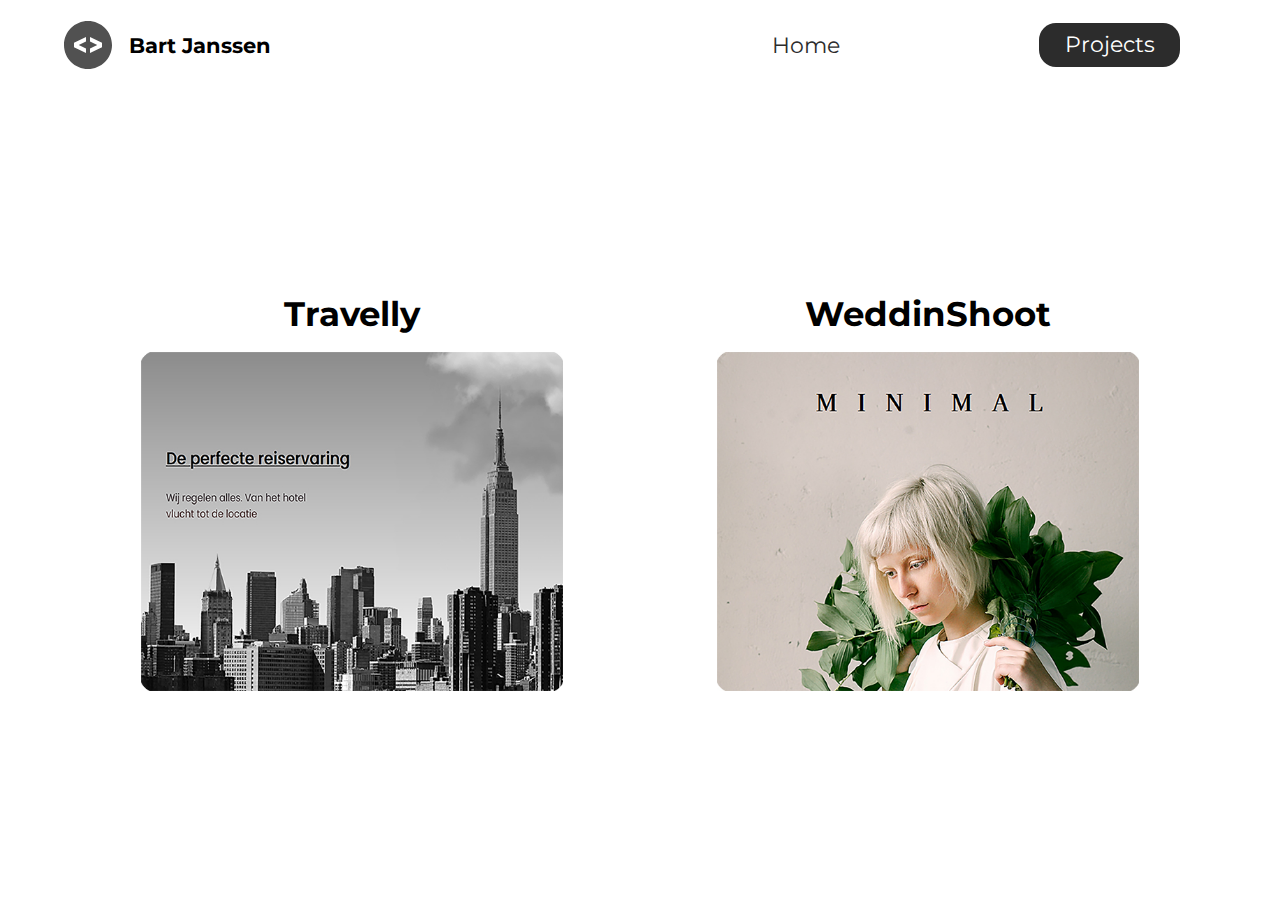
==== projects/index.html @ 1e88930d "Add files via upload" ====
<!DOCTYPE html>
<html lang="en">
  <head>
    <meta charset="UTF-8" />
    <meta name="viewport" content="width=device-width , initial-scale=1.0" />
    <meta
      name="description"
      content="Bart Janssen is een Web Developer gespecialiseerd in HTML CSS ans Javascript"
    />
    <meta name="robots" content="index,folow" />
    <link rel="preconnect" href="https://fonts.gstatic.com" />
    <link
      href="https://fonts.googleapis.com/css2?family=Montserrat:wght@400;500&display=swap"
      rel="stylesheet"
    />
    <link rel="stylesheet" href="../style/style.css" />
    <title>Bart Janssen| Web Developer</title>
  </head>
  <body>
    <header class="main-head">
      <nav>
        <div class="logo">
          <img src="../icons/code.svg" alt="Logo" />
          <h1>Bart Janssen</h1>
        </div>
        <ul>
          <li><a href="../index.html">Home</a></li>
          <li><a class="active" href="./index.html">Projects</a></li>
          <!--<li><a href="../contact/">Contact</a></li>-->
        </ul>
      </nav>
    </header>
    <section class="projects">
      <div class="travelly">
        <h2>Travelly</h2>
        <a href="https://bartjanssen72.github.io/travel/"
          ><img src="../img/travelly final.jpg" alt="Travelly"
        /></a>
      </div>
      <div class="weddingshoot">
        <h2>WeddinShoot</h2>
        <a
          href="https://bartjanssen72.github.io/Photoshoot/
        "
          ><img src="../img/WeddingShoot.jpg" alt="Weddingshoot"
        /></a>
      </div>
    </section>
  </body>
</html>
---- style/style.css ----
/* Global style*/
* {
  margin: 0;
  padding: 0;
  -webkit-box-sizing: border-box;
          box-sizing: border-box;
}

html {
  font-size: 62.5%;
}

body {
  font-family: "Montserrat", sans-serif;
}

h1 {
  font-size: 2.5rem;
}

li,
button,
label,
input,
p,
a {
  font-size: 2.6rem;
}

h2 {
  font-size: 4rem;
}

h3 {
  font-size: 2.5rem;
}

h4,
h5 {
  font-size: 2rem;
}

a {
  text-decoration: none;
  color: #2c2c2c;
}

ul {
  list-style: none;
}

.main-head {
  width: 95%;
  margin: 0 0 0 auto;
}

nav {
  display: -webkit-box;
  display: -ms-flexbox;
  display: flex;
  -webkit-box-pack: justify;
      -ms-flex-pack: justify;
          justify-content: space-between;
  -webkit-box-align: center;
      -ms-flex-align: center;
          align-items: center;
  -webkit-box-orient: horizontal;
  -webkit-box-direction: normal;
      -ms-flex-direction: row;
          flex-direction: row;
  min-height: 10vh;
  width: 100%;
  -ms-flex-wrap: wrap;
      flex-wrap: wrap;
}

nav .logo {
  display: -webkit-box;
  display: -ms-flexbox;
  display: flex;
  -webkit-box-pack: start;
      -ms-flex-pack: start;
          justify-content: flex-start;
  -webkit-box-align: center;
      -ms-flex-align: center;
          align-items: center;
  -webkit-box-orient: horizontal;
  -webkit-box-direction: normal;
      -ms-flex-direction: row;
          flex-direction: row;
  -webkit-box-flex: 1;
      -ms-flex: 1 1 10rem;
          flex: 1 1 10rem;
}

nav .logo h1 {
  margin: 2rem;
}

ul {
  display: -webkit-box;
  display: -ms-flexbox;
  display: flex;
  -ms-flex-pack: distribute;
      justify-content: space-around;
  -webkit-box-align: center;
      -ms-flex-align: center;
          align-items: center;
  -webkit-box-orient: horizontal;
  -webkit-box-direction: normal;
      -ms-flex-direction: row;
          flex-direction: row;
  -webkit-box-flex: 1;
      -ms-flex: 1 1 10rem;
          flex: 1 1 10rem;
}

.intro {
  min-height: 90vh;
  width: 90%;
  margin: auto;
  -ms-flex-wrap: wrap;
      flex-wrap: wrap;
  display: -webkit-box;
  display: -ms-flexbox;
  display: flex;
  -webkit-box-pack: justify;
      -ms-flex-pack: justify;
          justify-content: space-between;
  -webkit-box-align: center;
      -ms-flex-align: center;
          align-items: center;
  -webkit-box-orient: horizontal;
  -webkit-box-direction: normal;
      -ms-flex-direction: row;
          flex-direction: row;
}

.intro h2 {
  font-size: 8rem;
  padding-top: 2rem;
  color: #21d4e4;
  display: inline-block;
}

.intro h3 {
  font-size: 6rem;
  padding: 2rem 0rem;
}

.intro p {
  padding-top: 2rem;
  color: #2c2c2c;
}

.intro-text {
  text-align: center;
}

.intro-social {
  margin-top: 4rem;
}

.intro-social a {
  margin-right: 5rem;
}

.active {
  background: #2c2c2c;
  color: white;
  padding: 1rem 3rem;
  border-radius: 2rem;
}

.intro-text,
.intro-images {
  -webkit-box-flex: 1;
      -ms-flex: 1 1 40rem;
          flex: 1 1 40rem;
}

.img_intro {
  width: 40%;
  padding: 5rem;
}

.projects {
  width: 90%;
  margin: auto;
  min-height: 90vh;
  display: -webkit-box;
  display: -ms-flexbox;
  display: flex;
  -ms-flex-pack: distribute;
      justify-content: space-around;
  -webkit-box-align: center;
      -ms-flex-align: center;
          align-items: center;
  -webkit-box-orient: horizontal;
  -webkit-box-direction: normal;
      -ms-flex-direction: row;
          flex-direction: row;
  -ms-flex-wrap: wrap;
      flex-wrap: wrap;
}

.travelly,
.weddingshoot {
  -webkit-box-flex: 1;
      -ms-flex: 1 1 40rem;
          flex: 1 1 40rem;
  text-align: center;
  margin: 4rem;
}

.travelly h2,
.weddingshoot h2 {
  padding-bottom: 2rem;
}

.travelly img,
.weddingshoot img {
  height: 40rem;
}

.form-section {
  min-height: 80vh;
  display: -webkit-box;
  display: -ms-flexbox;
  display: flex;
  -webkit-box-pack: center;
      -ms-flex-pack: center;
          justify-content: center;
  -webkit-box-align: center;
      -ms-flex-align: center;
          align-items: center;
  -webkit-box-orient: horizontal;
  -webkit-box-direction: normal;
      -ms-flex-direction: row;
          flex-direction: row;
  margin-top: 3rem;
  -ms-flex-wrap: wrap;
      flex-wrap: wrap;
}

.form-section form {
  padding: 3rem 10rem;
  -webkit-box-shadow: 0px 10px 10px rgba(0, 0, 0, 0.2), 0px 20px 40px rgba(0, 0, 0, 0.2);
          box-shadow: 0px 10px 10px rgba(0, 0, 0, 0.2), 0px 20px 40px rgba(0, 0, 0, 0.2);
  display: -webkit-box;
  display: -ms-flexbox;
  display: flex;
  -webkit-box-pack: center;
      -ms-flex-pack: center;
          justify-content: center;
  -webkit-box-align: center;
      -ms-flex-align: center;
          align-items: center;
  -webkit-box-orient: vertical;
  -webkit-box-direction: normal;
      -ms-flex-direction: column;
          flex-direction: column;
  border-radius: 2rem;
  border: 2px solid #d6cdcd;
}

.form-section form input,
.form-section form textarea {
  width: 40rem;
  margin: 2rem;
  font-size: 2rem;
}

.form-section form input:focus,
.form-section form textarea:focus {
  outline: 3px solid #080808;
}

.form-section form textarea {
  font-size: 2rem;
}

.form-section form button {
  width: 50%;
  padding: 2rem;
  margin-top: 3rem;
  background: #154353;
  color: white;
  border-radius: 10px;
}

.form-section form button:focus {
  background: #7683f5;
}

footer {
  background: #154353;
  margin-top: 5rem;
  color: white;
  min-height: 10vh;
  padding: 0.5% 5%;
}

@media screen and (max-width: 1335px) {
  html {
    font-size: 53%;
  }
  nav {
    width: 100%;
  }
}

@media screen and (max-width: 754px) {
  html {
    font-size: 40%;
  }
  svg {
    height: 60%;
  }
  .main-head {
    width: 100%;
  }
  .intro-text {
    margin-top: 5rem;
    text-align: center;
  }
  .intro-social {
    display: -webkit-box;
    display: -ms-flexbox;
    display: flex;
    -webkit-box-pack: center;
        -ms-flex-pack: center;
            justify-content: center;
    -webkit-box-align: center;
        -ms-flex-align: center;
            align-items: center;
    -webkit-box-orient: horizontal;
    -webkit-box-direction: normal;
        -ms-flex-direction: row;
            flex-direction: row;
  }
  .intro-social a {
    margin: 2rem;
  }
  .intro-images {
    text-align: center;
  }
  nav .logo {
    display: -webkit-box;
    display: -ms-flexbox;
    display: flex;
    -webkit-box-pack: center;
        -ms-flex-pack: center;
            justify-content: center;
    -webkit-box-align: center;
        -ms-flex-align: center;
            align-items: center;
    -webkit-box-orient: vertical;
    -webkit-box-direction: normal;
        -ms-flex-direction: column;
            flex-direction: column;
    -webkit-box-flex: 1;
        -ms-flex: 1 1 20rem;
            flex: 1 1 20rem;
    margin-top: 3rem;
  }
  nav ul {
    -webkit-box-flex: 1;
        -ms-flex: 1 1 60rem;
            flex: 1 1 60rem;
    margin: 2rem 0rem;
  }
}
/*# sourceMappingURL=style.css.map */
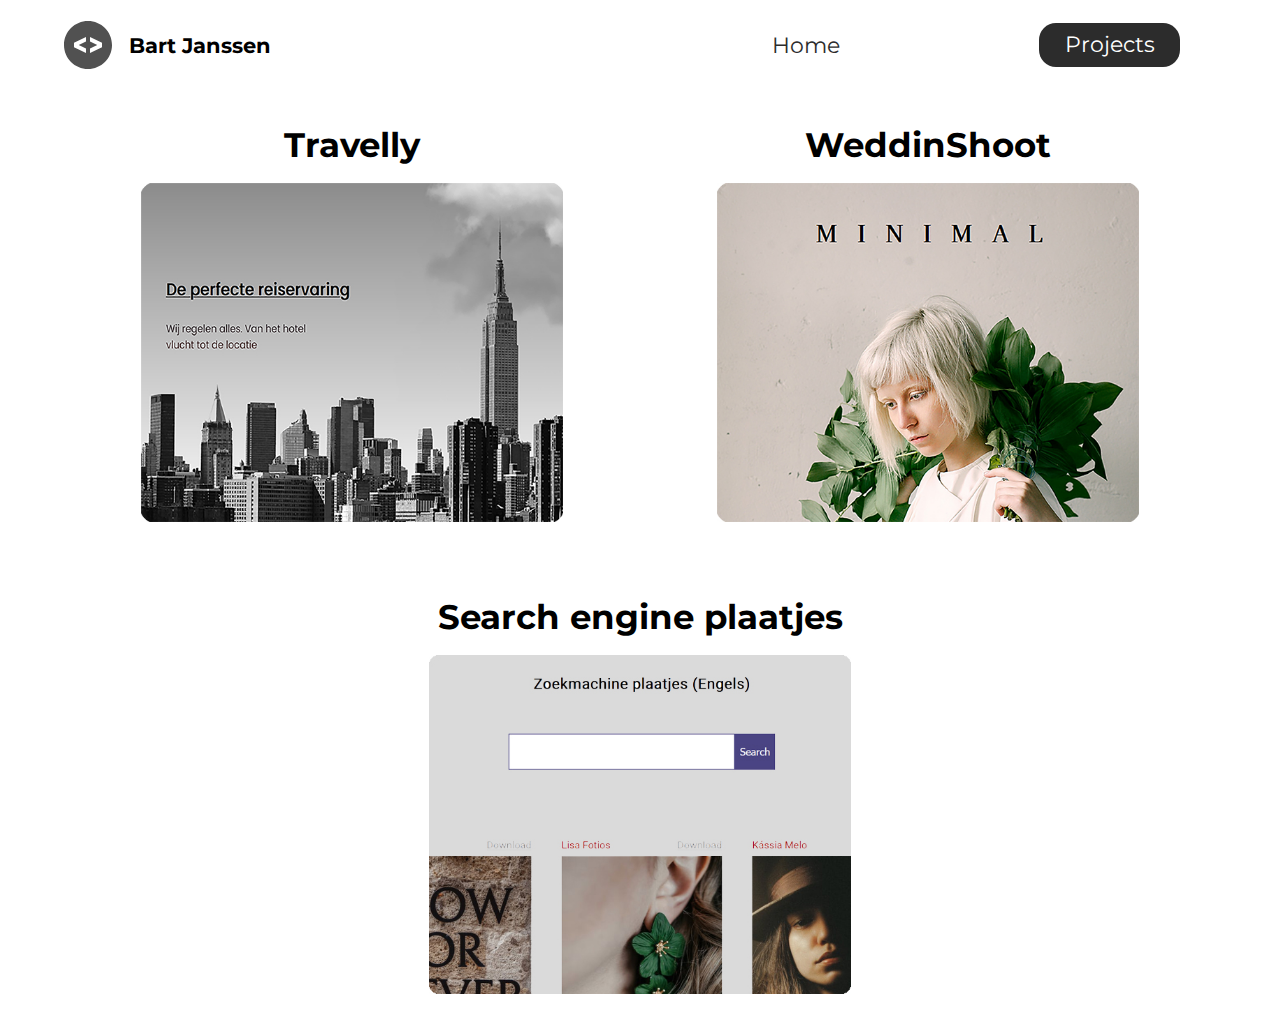
==== commit 7296108e: "Add files via upload" ====
--- a/projects/index.html
+++ b/projects/index.html
@@ -45,6 +45,14 @@
           ><img src="../img/WeddingShoot.jpg" alt="Weddingshoot"
         /></a>
       </div>
+      <div class="weddingshoot border">
+        <h2>Search engine plaatjes</h2>
+        <a
+          href="https://bartjanssen72.github.io/photon/
+        "
+          ><img src="../img/Photon.jpg" alt="Weddingshoot"
+        /></a>
+      </div>
     </section>
   </body>
 </html>
